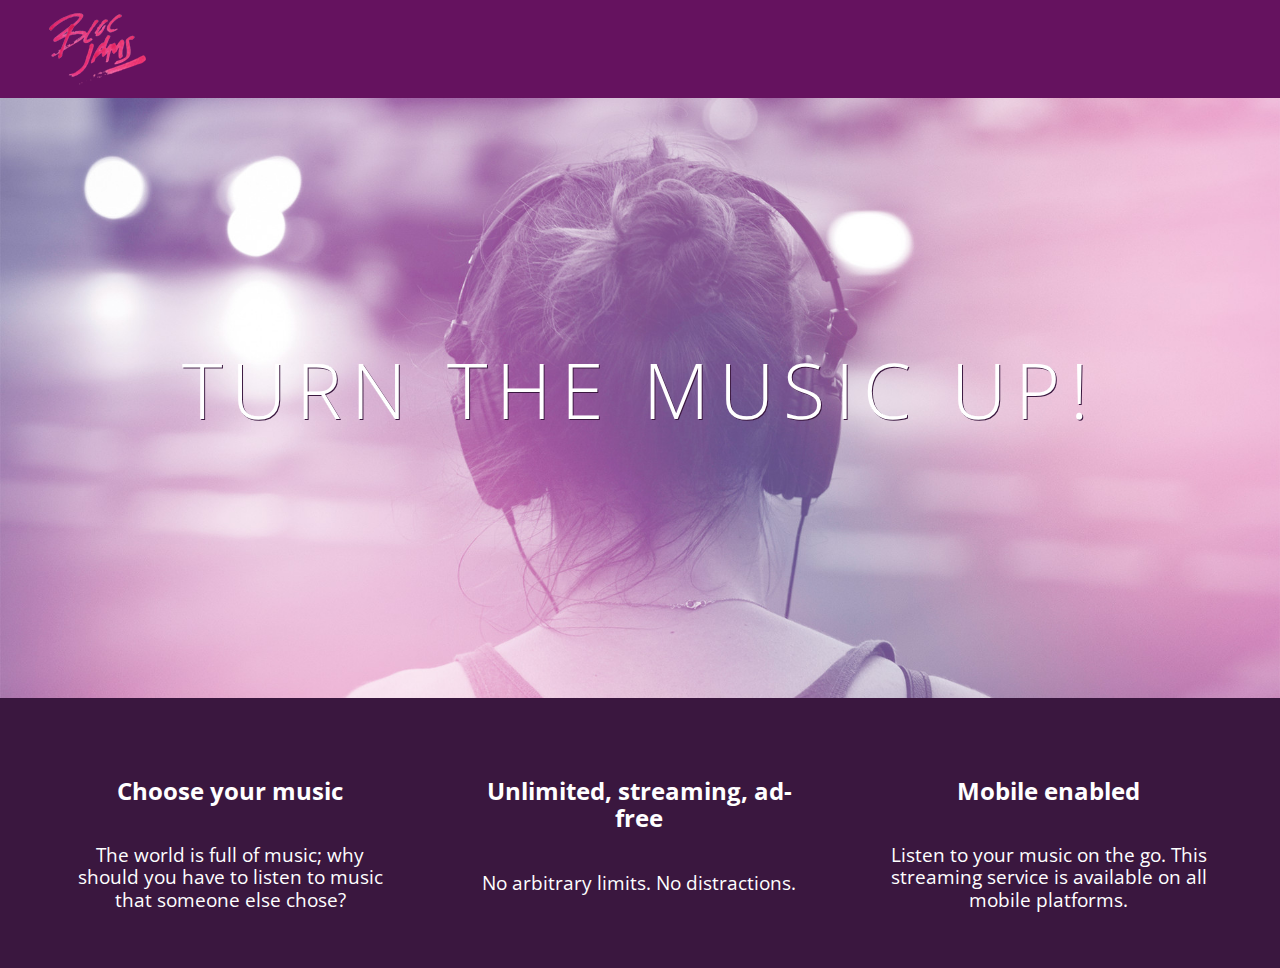
==== index.html @ 2cbe44fa "Add files via upload" ====
<!DOCTYPE html>
<html>
    <head>
         <title>Bloc Jams</title>
         <meta name="viewport" content="width=device-width, initial-scale=1"> 
         <link rel="stylesheet" type="text/css" href="https://fonts.googleapis.com/css?family=Open+Sans:400,800,600,700,300">
         <link rel="stylesheet" type="text/css" href="https://code.ionicframework.com/ionicons/2.0.1/css/ionicons.min.css">
         <link rel="stylesheet" type="text/css" href="styles/normalize.css">
         <link rel="stylesheet" type="text/css" href="styles/main.css">
         <link rel="stylesheet" type="text/css" href="styles/landing.css">
     </head>
     <body class="landing">
         <nav class="navbar"> 
             <img src="assets/images/bloc_jams_logo.png" alt="bloc jams logo" class="logo">
         </nav>
            <section class="hero-content">
            <h1 class="hero-title">Turn the music up!</h1>
        </section>
        <section> 
         <section class="selling-points container"> 
             <div class="point column third">
                 <span class="ion-music-note"></span>
                 <h5 class="point-title">Choose your music</h5>
                 <p class="point-description">The world is full of music; why should you have to listen to music that someone else chose?</p>
             </div>
             <div class="point column third">
                 <span class="ion-radio-waves"></span>
                 <h5 class="point-title">Unlimited, streaming, ad-free</h5>
                 <p class="point-description">No arbitrary limits. No distractions.</p>
             </div>
             <div class="point column third">
                 <span class="ion-iphone"></span>
                 <h5 class="point-title">Mobile enabled</h5>
                 <p class="point-description">Listen to your music on the go. This streaming service is available on all mobile platforms.</p>
            </section>
    </head>
</html>
---- styles/main.css ----
*, *::before, *::after {
     -moz-box-sizing: border-box;
     -webkit-box-sizing: border-box;
     box-sizing: border-box;
}

html {
     height: 100%; 
     font-size: 100%;
 }
 
 body {
     font-family: 'Open Sans'; 
     color: white;             
     min-height: 100%;         
 }
 
.navbar {
     padding: 0.5rem;
     background-color: rgb(101,18,95);
 }
 
 .navbar .logo {
     position: relative;
     left: 2rem;
 }

.container {
    margin: 0 auto;
    max-width: 64rem;
}

@media (min-width: 640px) {
    html { font-size: 112%; }
    
    .column {
        float: left;
        padding-left; 1rem;
        padding-right; 1rem;
    }
    
    .column.full { width: 100%; }
    .column.two-thirds { width: 66.7%; }
    .column.half { width: 50% }
    .column.third { width: 33.3%; }
    .column.fourth { width: 25%; }
    .column.flow-opposite { float: right; }
}

@media (min-width: 1024px) {
    html { font-size: 120%; }
}
---- styles/landing.css ----
body.landing {
     background-color: rgb(58,23,63);
 }

.hero-content {
     position: relative;
     min-height: 600px; 
     background-image: url("../assets/images/bloc_jams_bg.jpg");
     background-repeat: no-repeat;
     background-position: center center;
     background-size: cover;
 }

 .hero-content .hero-title {
     position: absolute;             
     top: 40%;                      
     -webkit-transform: translateY(-50%);
     -moz-transform: translateY(-50%);
     -ms-transform: translateY(-50%);
     transform: translateY(-50%);
     width: 100%;                    
     text-align: center;            
     font-size: 4rem;                
     font-weight: 300;              
     text-transform: uppercase;      
     letter-spacing: 0.5rem;         
     text-shadow: 1px 1px 0px rgb(58,23,63); 
 }

 .selling-points {
     position: relative;
 }
 
 .point {
     position: relative;
     padding: 2rem;
     text-align: center;
 }
 
 .point .point-title {
     font-size: 1.25rem;
 }
 
 .ion-music-note,
 .ion-radio-waves,
 .ion-iphone {
     color: rgb(233,50,117);
     font-size: 5rem;
 }
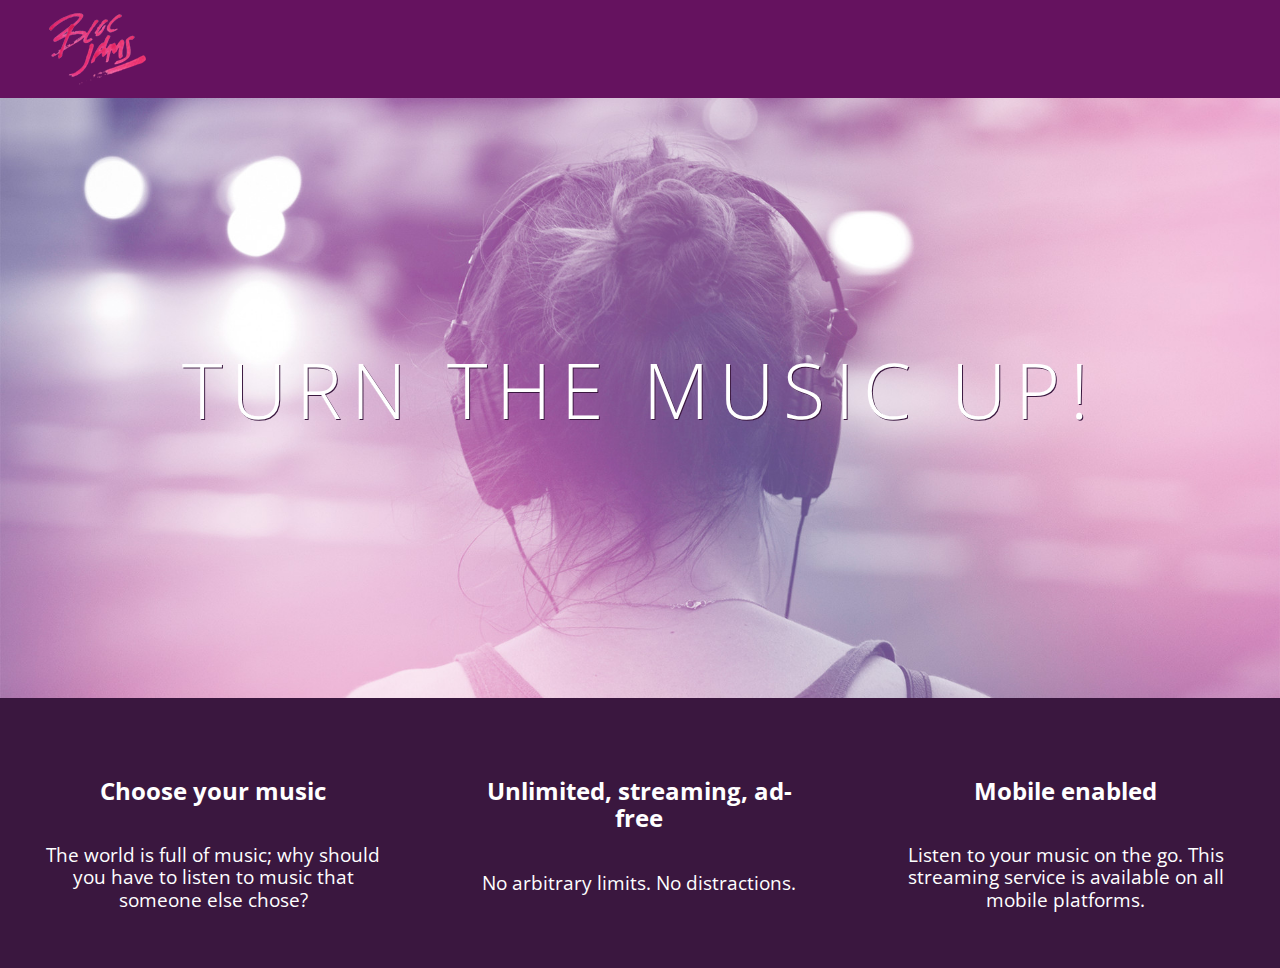
==== commit 6d93e515: "Branch upload correction" ====
--- a/index.html
+++ b/index.html
@@ -17,7 +17,7 @@
             <h1 class="hero-title">Turn the music up!</h1>
         </section>
         <section> 
-         <section class="selling-points container"> 
+         <section class="clearfix"> 
              <div class="point column third">
                  <span class="ion-music-note"></span>
                  <h5 class="point-title">Choose your music</h5>
--- a/styles/main.css
+++ b/styles/main.css
@@ -49,4 +49,15 @@
 
 @media (min-width: 1024px) {
     html { font-size: 120%; }
-}+}
+
+.clearfix::before,
+
+.clearfix::after {
+    content: " ";
+    display: table;
+}
+
+.clearfix::after {
+    clear: both;
+}
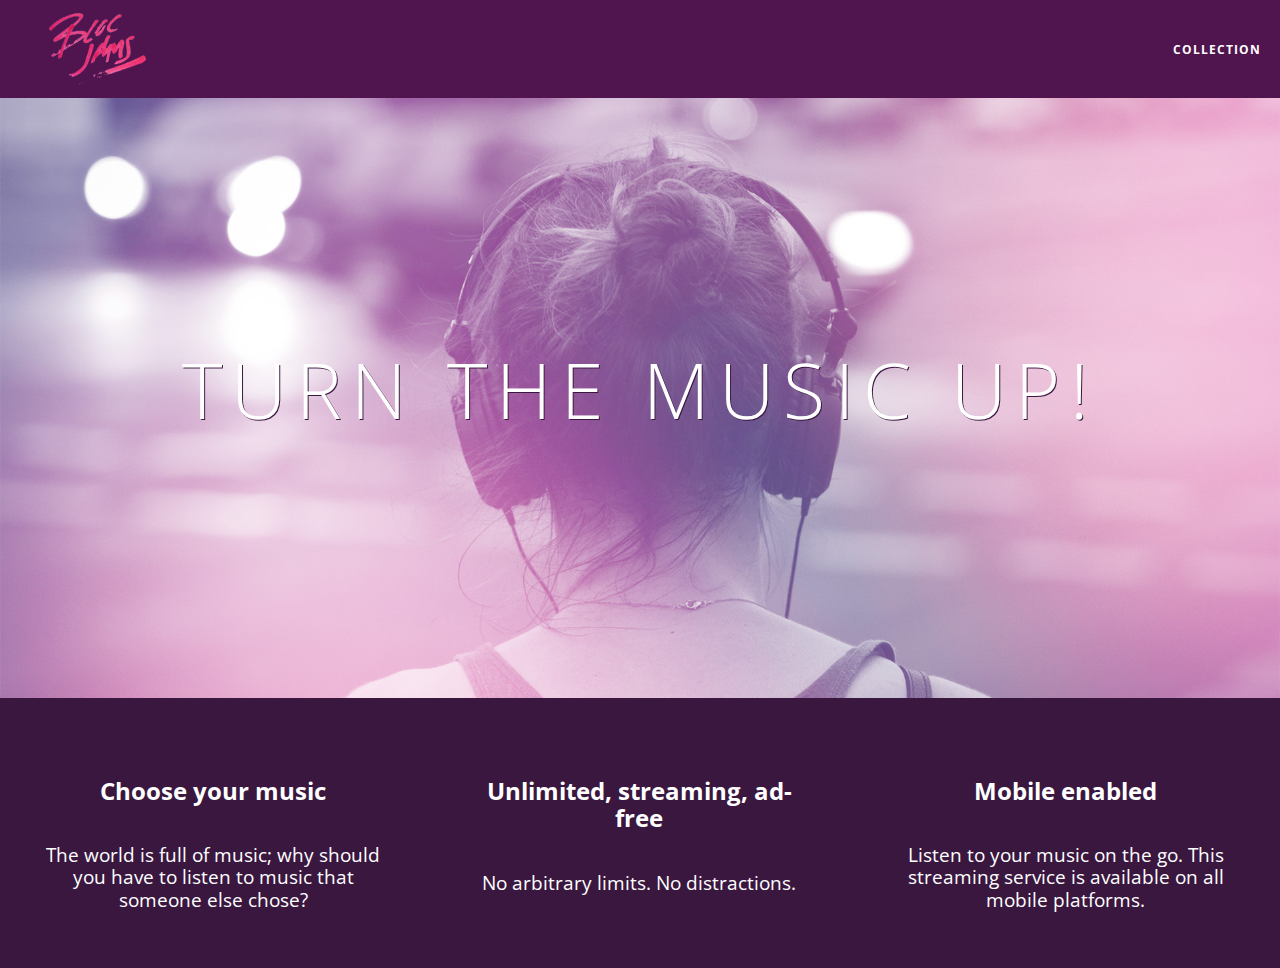
==== commit dd7ffaf6: "Bloc-jams with collection page added" ====
--- a/index.html
+++ b/index.html
@@ -11,7 +11,12 @@
      </head>
      <body class="landing">
          <nav class="navbar"> 
-             <img src="assets/images/bloc_jams_logo.png" alt="bloc jams logo" class="logo">
+             <a href="index.html" class="logo">
+             <img src="assets/images/bloc_jams_logo.png" alt="bloc jams logo">
+         </a>
+         <div class="links-container">
+             <a href="collection.html" class="navbar-link">collection</a>
+         </div>
          </nav>
             <section class="hero-content">
             <h1 class="hero-title">Turn the music up!</h1>
--- a/styles/main.css
+++ b/styles/main.css
@@ -12,18 +12,56 @@
  body {
      font-family: 'Open Sans'; 
      color: white;             
-     min-height: 100%;         
+     min-height: 100%; 
+     
  }
  
 .navbar {
+     position: relative;
      padding: 0.5rem;
-     background-color: rgb(101,18,95);
+     background-color: rgba(101,18,95,0.5);
+     z-index: 1;
  }
  
  .navbar .logo {
      position: relative;
      left: 2rem;
+     cursor: pointer;  
  }
+ 
+ .navbar .links-container {
+     display: table;
+     position: absolute;
+     top: 0;
+     right: 0;
+     height: 100px;
+     color: white;
+     text-decoration: none;
+ }
+ 
+ .links-container .navbar-link {
+     display: table-cell;
+     position: relative;
+     height: 100%;
+     padding-left: 1rem;
+     padding-right: 1rem;
+     vertical-align: middle;
+     color: white;
+     font-size: 0.625rem;
+     letter-spacing: 0.05rem;
+     font-weight: 700;
+     text-transform: uppercase;
+     text-decoration: none;
+     cursor: pointer;
+ }
+ 
+ .links-container .navbar-link:hover {
+     color: rgb(233,50,117);
+ }
+
+.links-containter .navbar-link:active {
+    background-color: white
+}
 
 .container {
     margin: 0 auto;
@@ -61,3 +99,5 @@
 .clearfix::after {
     clear: both;
 }
+
+
--- a/styles/landing.css
+++ b/styles/landing.css
@@ -48,3 +48,4 @@
      font-size: 5rem;
  }
 
+
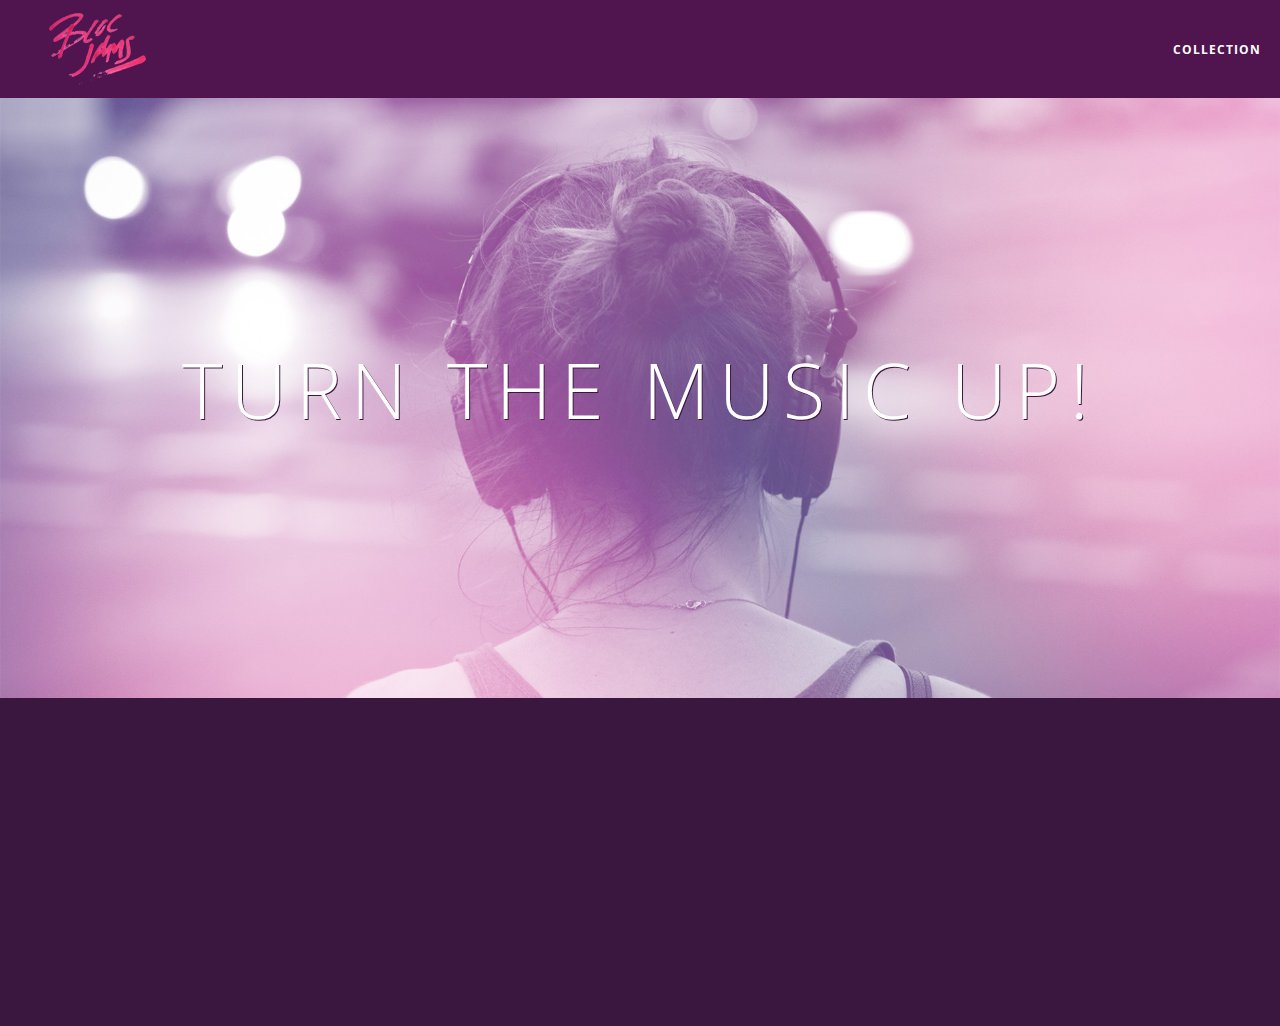
==== commit 99af3201: "Assignment work" ====
--- a/index.html
+++ b/index.html
@@ -1,44 +1,45 @@
-<!DOCTYPE html>
-<html>
-    <head>
-         <title>Bloc Jams</title>
-         <meta name="viewport" content="width=device-width, initial-scale=1"> 
-         <link rel="stylesheet" type="text/css" href="https://fonts.googleapis.com/css?family=Open+Sans:400,800,600,700,300">
-         <link rel="stylesheet" type="text/css" href="https://code.ionicframework.com/ionicons/2.0.1/css/ionicons.min.css">
-         <link rel="stylesheet" type="text/css" href="styles/normalize.css">
-         <link rel="stylesheet" type="text/css" href="styles/main.css">
-         <link rel="stylesheet" type="text/css" href="styles/landing.css">
-     </head>
-     <body class="landing">
-         <nav class="navbar"> 
-             <a href="index.html" class="logo">
-             <img src="assets/images/bloc_jams_logo.png" alt="bloc jams logo">
-         </a>
-         <div class="links-container">
-             <a href="collection.html" class="navbar-link">collection</a>
-         </div>
-         </nav>
-            <section class="hero-content">
-            <h1 class="hero-title">Turn the music up!</h1>
-        </section>
-        <section> 
-         <section class="clearfix"> 
-             <div class="point column third">
-                 <span class="ion-music-note"></span>
-                 <h5 class="point-title">Choose your music</h5>
-                 <p class="point-description">The world is full of music; why should you have to listen to music that someone else chose?</p>
-             </div>
-             <div class="point column third">
-                 <span class="ion-radio-waves"></span>
-                 <h5 class="point-title">Unlimited, streaming, ad-free</h5>
-                 <p class="point-description">No arbitrary limits. No distractions.</p>
-             </div>
-             <div class="point column third">
-                 <span class="ion-iphone"></span>
-                 <h5 class="point-title">Mobile enabled</h5>
-                 <p class="point-description">Listen to your music on the go. This streaming service is available on all mobile platforms.</p>
-            </section>
-    </head>
-</html>
-
-         
+<!DOCTYPE html>
+<html>
+    <head>
+         <title>Bloc Jams</title>
+         <meta name="viewport" content="width=device-width, initial-scale=1"> 
+         <link rel="stylesheet" type="text/css" href="https://fonts.googleapis.com/css?family=Open+Sans:400,800,600,700,300">
+         <link rel="stylesheet" type="text/css" href="https://code.ionicframework.com/ionicons/2.0.1/css/ionicons.min.css">
+         <link rel="stylesheet" type="text/css" href="styles/normalize.css">
+         <link rel="stylesheet" type="text/css" href="styles/main.css">
+         <link rel="stylesheet" type="text/css" href="styles/landing.css">
+     </head>
+     <body class="landing">
+         <nav class="navbar"> 
+             <a href="index.html" class="logo">
+             <img src="assets/images/bloc_jams_logo.png" alt="bloc jams logo">
+                </a>
+         <div class="links-container">
+             <a href="collection.html" class="navbar-link">collection</a>
+                </div>
+                    </nav>
+            <section class="hero-content">
+            <h1 class="hero-title">Turn the music up!</h1>
+                </section>
+         <section class="clearfix"> 
+             <div class="point column third">
+                 <span class="ion-music-note"></span>
+                 <h5 class="point-title">Choose your music</h5>
+                 <p class="point-description">The world is full of music; why should you have to listen to music that someone else chose?</p>
+             </div>
+             <div class="point column third">
+                 <span class="ion-radio-waves"></span>
+                 <h5 class="point-title">Unlimited, streaming, ad-free</h5>
+                 <p class="point-description">No arbitrary limits. No distractions.</p>
+             </div>
+             <div class="point column third">
+                 <span class="ion-iphone"></span>
+                 <h5 class="point-title">Mobile enabled</h5>
+                 <p class="point-description">Listen to your music on the go. This streaming service is available on all mobile platforms.</p>
+             </div>     
+            </section>
+        <script src="scripts/landing.js"></script>
+    </body> 
+</html>
+
+         
--- a/styles/main.css
+++ b/styles/main.css
@@ -1,103 +1,107 @@
-*, *::before, *::after {
-     -moz-box-sizing: border-box;
-     -webkit-box-sizing: border-box;
-     box-sizing: border-box;
-}
-
-html {
-     height: 100%; 
-     font-size: 100%;
- }
- 
- body {
-     font-family: 'Open Sans'; 
-     color: white;             
-     min-height: 100%; 
-     
- }
- 
-.navbar {
-     position: relative;
-     padding: 0.5rem;
-     background-color: rgba(101,18,95,0.5);
-     z-index: 1;
- }
- 
- .navbar .logo {
-     position: relative;
-     left: 2rem;
-     cursor: pointer;  
- }
- 
- .navbar .links-container {
-     display: table;
-     position: absolute;
-     top: 0;
-     right: 0;
-     height: 100px;
-     color: white;
-     text-decoration: none;
- }
- 
- .links-container .navbar-link {
-     display: table-cell;
-     position: relative;
-     height: 100%;
-     padding-left: 1rem;
-     padding-right: 1rem;
-     vertical-align: middle;
-     color: white;
-     font-size: 0.625rem;
-     letter-spacing: 0.05rem;
-     font-weight: 700;
-     text-transform: uppercase;
-     text-decoration: none;
-     cursor: pointer;
- }
- 
- .links-container .navbar-link:hover {
-     color: rgb(233,50,117);
- }
-
-.links-containter .navbar-link:active {
-    background-color: white
-}
-
-.container {
-    margin: 0 auto;
-    max-width: 64rem;
-}
-
-@media (min-width: 640px) {
-    html { font-size: 112%; }
-    
-    .column {
-        float: left;
-        padding-left; 1rem;
-        padding-right; 1rem;
-    }
-    
-    .column.full { width: 100%; }
-    .column.two-thirds { width: 66.7%; }
-    .column.half { width: 50% }
-    .column.third { width: 33.3%; }
-    .column.fourth { width: 25%; }
-    .column.flow-opposite { float: right; }
-}
-
-@media (min-width: 1024px) {
-    html { font-size: 120%; }
-}
-
-.clearfix::before,
-
-.clearfix::after {
-    content: " ";
-    display: table;
-}
-
-.clearfix::after {
-    clear: both;
-}
-
-
+*, *::before, *::after {
+     -moz-box-sizing: border-box;
+     -webkit-box-sizing: border-box;
+     box-sizing: border-box;
+}
+
+html {
+     height: 100%; 
+     font-size: 100%;
+ }
+ 
+ body {
+     font-family: 'Open Sans'; 
+     color: white;             
+     min-height: 100%; 
+     
+ }
+ 
+.navbar {
+     position: relative;
+     padding: 0.5rem;
+     background-color: rgba(101,18,95,0.5);
+     z-index: 1;
+ }
+ 
+ .navbar .logo {
+     position: relative;
+     left: 2rem;
+     cursor: pointer;  
+ }
+ 
+ .navbar .links-container {
+     display: table;
+     position: absolute;
+     top: 0;
+     right: 0;
+     height: 100px;
+     color: white;
+     text-decoration: none;
+ }
+ 
+ .links-container .navbar-link {
+     display: table-cell;
+     position: relative;
+     height: 100%;
+     padding-left: 1rem;
+     padding-right: 1rem;
+     vertical-align: middle;
+     color: white;
+     font-size: 0.625rem;
+     letter-spacing: 0.05rem;
+     font-weight: 700;
+     text-transform: uppercase;
+     text-decoration: none;
+     cursor: pointer;
+ }
+ 
+ .links-container .navbar-link:hover {
+     color: rgb(233,50,117);
+ }
+
+.links-containter .navbar-link:active {
+    background-color: white
+}
+
+.container {
+    margin: 0 auto;
+    max-width: 64rem;
+}
+
+ .container.narrow {
+     max-width: 56rem;
+ }
+
+@media (min-width: 640px) {
+    html { font-size: 112%; }
+    
+    .column {
+        float: left;
+        padding-left; 1rem;
+        padding-right; 1rem;
+    }
+    
+    .column.full { width: 100%; }
+    .column.two-thirds { width: 66.7%; }
+    .column.half { width: 50% }
+    .column.third { width: 33.3%; }
+    .column.fourth { width: 25%; }
+    .column.flow-opposite { float: right; }
+}
+
+@media (min-width: 1024px) {
+    html { font-size: 120%; }
+}
+
+.clearfix::before,
+
+.clearfix::after {
+    content: " ";
+    display: table;
+}
+
+.clearfix::after {
+    clear: both;
+}
+
+
--- a/styles/landing.css
+++ b/styles/landing.css
@@ -35,6 +35,16 @@
      position: relative;
      padding: 2rem;
      text-align: center;
+     opacity: 0;
+     -webkit-transform: scaleX(0.9) translateY(3rem);
+     -moz-transform: scaleX(0.9) translateY(3rem);
+     transform: scaleX(0.9) translateY(3rem);
+     -webkit-transition: all 0.25s ease-in-out;
+     -moz-transition: all 0.25s ease-in-out;
+     transition: all 0.25s ease-in-out;
+     -webkit-transition-delay: 0.2s;
+     -moz-transition-delay: 0.2s;
+     transition-delay: 0.2s;
  }
  
  .point .point-title {
